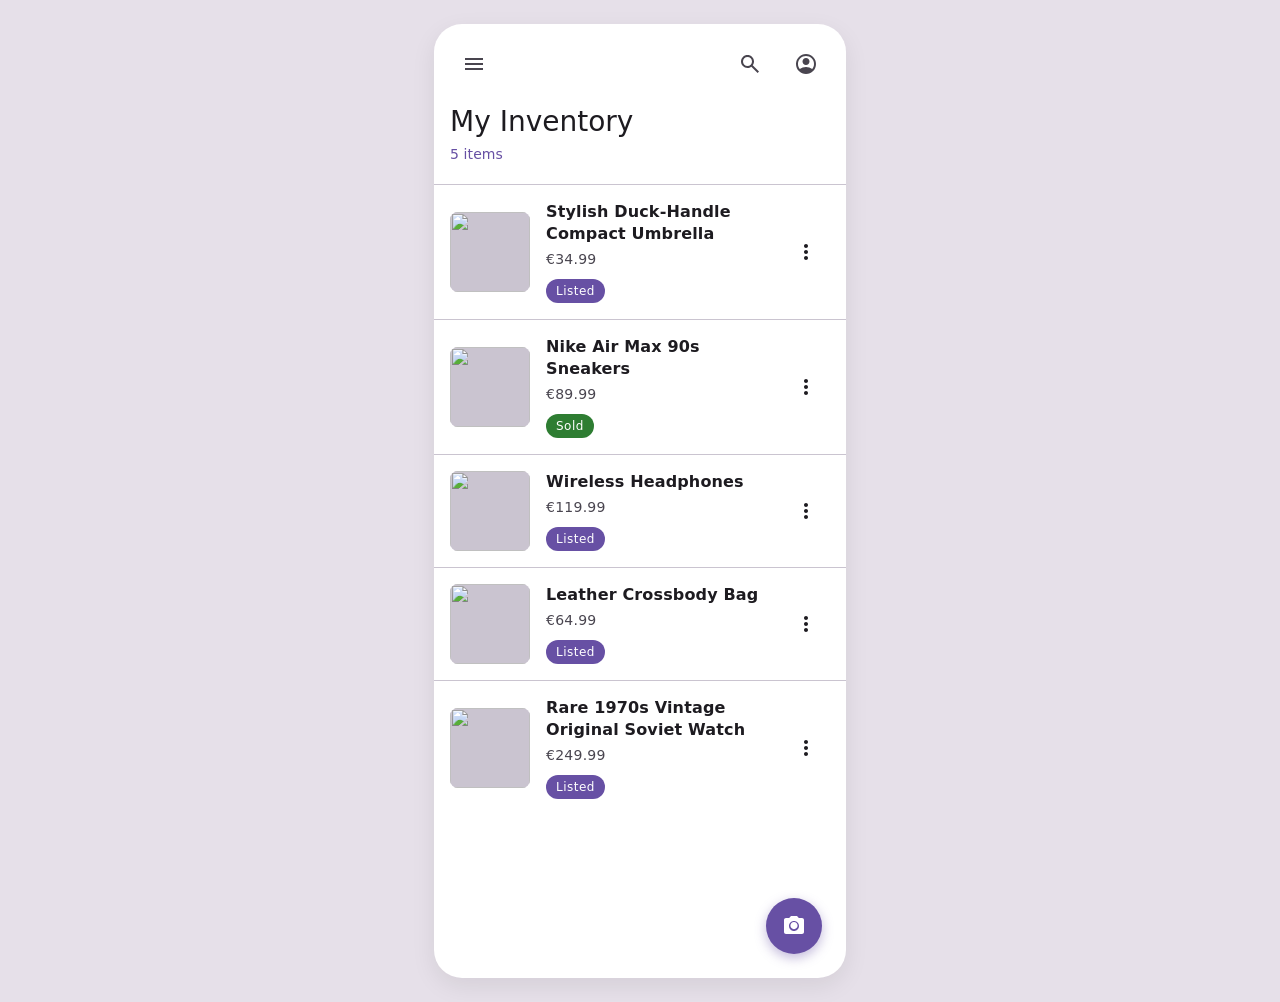
==== dashboard.html @ 26e27ac5 "icons and dashboard" ====
<!DOCTYPE html>
<html lang="en">
  <head>
    <meta charset="UTF-8" />
    <title>SmartList – My Inventory</title>
    <meta name="viewport" content="width=device-width, initial-scale=1" />
    <link rel="stylesheet" href="./styles.css" />
  </head>
  <body>
    <main class="dashboard-shell">
      <div class="dashboard-card">
        <header class="dashboard-header">
          <div class="dashboard-header-row">
            <button type="button" class="icon-btn" aria-label="Menu">
              <svg width="24" height="24" viewBox="0 0 24 24" fill="none" xmlns="http://www.w3.org/2000/svg" aria-hidden="true">
                <path d="M3 18h18v-2H3v2zm0-5h18v-2H3v2zm0-7v2h18V6H3z" fill="currentColor"/>
              </svg>
            </button>
            <div class="dashboard-header-actions">
              <button type="button" class="icon-btn" aria-label="Search">
                <img src="./24x24_search.svg" alt="" width="24" height="24" />
              </button>
              <button type="button" class="icon-btn icon-btn-profile" aria-label="Profile">
                <img src="./24x24_profile.svg" alt="" width="24" height="24" />
              </button>
            </div>
          </div>
          <div class="dashboard-header-titles">
            <h1 class="dashboard-title">My Inventory</h1>
            <p class="dashboard-subtitle">5 items</p>
          </div>
        </header>

        <div class="inventory-list">
          <article class="inventory-item">
            <img src="https://picsum.photos/80/80?random=1" alt="" class="inventory-item-img" />
            <div class="inventory-item-body">
              <h2 class="inventory-item-title">Stylish Duck-Handle Compact Umbrella</h2>
              <p class="inventory-item-price">€34.99</p>
              <span class="inventory-tag inventory-tag--listed">Listed</span>
            </div>
            <button type="button" class="icon-btn" aria-label="More options">
              <svg width="24" height="24" viewBox="0 0 24 24" fill="none" xmlns="http://www.w3.org/2000/svg" aria-hidden="true">
                <path d="M12 8c1.1 0 2-.9 2-2s-.9-2-2-2-2 .9-2 2 .9 2 2 2zm0 2c-1.1 0-2 .9-2 2s.9 2 2 2 2-.9 2-2-.9-2-2-2zm0 6c-1.1 0-2 .9-2 2s.9 2 2 2 2-.9 2-2-.9-2-2-2z" fill="currentColor"/>
              </svg>
            </button>
          </article>

          <article class="inventory-item">
            <img src="https://picsum.photos/80/80?random=2" alt="" class="inventory-item-img" />
            <div class="inventory-item-body">
              <h2 class="inventory-item-title">Nike Air Max 90s Sneakers</h2>
              <p class="inventory-item-price">€89.99</p>
              <span class="inventory-tag inventory-tag--sold">Sold</span>
            </div>
            <button type="button" class="icon-btn" aria-label="More options">
              <svg width="24" height="24" viewBox="0 0 24 24" fill="none" xmlns="http://www.w3.org/2000/svg" aria-hidden="true">
                <path d="M12 8c1.1 0 2-.9 2-2s-.9-2-2-2-2 .9-2 2 .9 2 2 2zm0 2c-1.1 0-2 .9-2 2s.9 2 2 2 2-.9 2-2-.9-2-2-2zm0 6c-1.1 0-2 .9-2 2s.9 2 2 2 2-.9 2-2-.9-2-2-2z" fill="currentColor"/>
              </svg>
            </button>
          </article>

          <article class="inventory-item">
            <img src="https://picsum.photos/80/80?random=3" alt="" class="inventory-item-img" />
            <div class="inventory-item-body">
              <h2 class="inventory-item-title">Wireless Headphones</h2>
              <p class="inventory-item-price">€119.99</p>
              <span class="inventory-tag inventory-tag--listed">Listed</span>
            </div>
            <button type="button" class="icon-btn" aria-label="More options">
              <svg width="24" height="24" viewBox="0 0 24 24" fill="none" xmlns="http://www.w3.org/2000/svg" aria-hidden="true">
                <path d="M12 8c1.1 0 2-.9 2-2s-.9-2-2-2-2 .9-2 2 .9 2 2 2zm0 2c-1.1 0-2 .9-2 2s.9 2 2 2 2-.9 2-2-.9-2-2-2zm0 6c-1.1 0-2 .9-2 2s.9 2 2 2 2-.9 2-2-.9-2-2-2z" fill="currentColor"/>
              </svg>
            </button>
          </article>

          <article class="inventory-item">
            <img src="https://picsum.photos/80/80?random=4" alt="" class="inventory-item-img" />
            <div class="inventory-item-body">
              <h2 class="inventory-item-title">Leather Crossbody Bag</h2>
              <p class="inventory-item-price">€64.99</p>
              <span class="inventory-tag inventory-tag--listed">Listed</span>
            </div>
            <button type="button" class="icon-btn" aria-label="More options">
              <svg width="24" height="24" viewBox="0 0 24 24" fill="none" xmlns="http://www.w3.org/2000/svg" aria-hidden="true">
                <path d="M12 8c1.1 0 2-.9 2-2s-.9-2-2-2-2 .9-2 2 .9 2 2 2zm0 2c-1.1 0-2 .9-2 2s.9 2 2 2 2-.9 2-2-.9-2-2-2zm0 6c-1.1 0-2 .9-2 2s.9 2 2 2 2-.9 2-2-.9-2-2-2z" fill="currentColor"/>
              </svg>
            </button>
          </article>

          <article class="inventory-item">
            <img src="https://picsum.photos/80/80?random=5" alt="" class="inventory-item-img" />
            <div class="inventory-item-body">
              <h2 class="inventory-item-title">Rare 1970s Vintage Original Soviet Watch</h2>
              <p class="inventory-item-price">€249.99</p>
              <span class="inventory-tag inventory-tag--listed">Listed</span>
            </div>
            <button type="button" class="icon-btn" aria-label="More options">
              <svg width="24" height="24" viewBox="0 0 24 24" fill="none" xmlns="http://www.w3.org/2000/svg" aria-hidden="true">
                <path d="M12 8c1.1 0 2-.9 2-2s-.9-2-2-2-2 .9-2 2 .9 2 2 2zm0 2c-1.1 0-2 .9-2 2s.9 2 2 2 2-.9 2-2-.9-2-2-2zm0 6c-1.1 0-2 .9-2 2s.9 2 2 2 2-.9 2-2-.9-2-2-2z" fill="currentColor"/>
              </svg>
            </button>
          </article>
        </div>

        <a href="#" class="fab fab-camera" aria-label="Take photo">
          <svg width="24" height="24" viewBox="0 0 24 24" fill="none" xmlns="http://www.w3.org/2000/svg" aria-hidden="true">
            <path d="M12 15.2c1.99 0 3.6-1.61 3.6-3.6s-1.61-3.6-3.6-3.6-3.6 1.61-3.6 3.6 1.61 3.6 3.6 3.6z" fill="currentColor"/>
            <path d="M9 2L7.17 4H4c-1.1 0-2 .9-2 2v12c0 1.1.9 2 2 2h16c1.1 0 2-.9 2-2V6c0-1.1-.9-2-2-2h-3.17L15 2H9zm3 15c-2.76 0-5-2.24-5-5s2.24-5 5-5 5 2.24 5 5-2.24 5-5 5z" fill="currentColor"/>
          </svg>
        </a>
      </div>
    </main>
  </body>
</html>
---- styles.css ----
:root {
  --color-on-surface: #1d1b20;
  --color-outline: #79747e;
  --color-outline-variant: #cac4d0;
  --color-on-surface-variant: #49454f;
  --color-on-primary: #ffffff;
  --color-primary: #6750a4;
  --color-surface-tint: #6750a4;

  --font-display-small: system-ui, -apple-system, BlinkMacSystemFont, "Roboto", sans-serif;
  --font-title-medium: system-ui, -apple-system, BlinkMacSystemFont, "Roboto", sans-serif;
  --font-body-large: system-ui, -apple-system, BlinkMacSystemFont, "Roboto", sans-serif;
}

*,
*::before,
*::after {
  box-sizing: border-box;
}

body {
  margin: 0;
  min-height: 100vh;
  font-family: var(--font-body-large);
  background-color: #f5f0ff;
  color: var(--color-on-surface);
}

.app-shell {
  min-height: 100vh;
  display: flex;
  align-items: center;
  justify-content: center;
  padding: 24px 16px;
}

.card {
  width: 100%;
  max-width: 412px;
  height: 954px;
  border-radius: 28px;
  background-color: #ffffff;
  padding: 75px 16px 32px;
  box-shadow: 0 8px 24px rgba(0, 0, 0, 0.08);
  display: flex;
  flex-direction: column;
  gap: 32px;
}

.card-header {
  display: flex;
  flex-direction: column;
  align-items: center;
  gap: 16px;
}

.logo-circle {
  width: 80px;
  height: 80px;
  border-radius: 24px;
  background-color: var(--color-surface-tint);
  display: flex;
  align-items: center;
  justify-content: center;
}

.logo-icon {
  width: 40px;
  height: 40px;
}

.card-heading {
  text-align: center;
  display: flex;
  flex-direction: column;
  gap: 8px;
}

.headline {
  margin: 0;
  font-family: var(--font-display-small);
  font-size: 36px;
  line-height: 44px;
  font-weight: 500;
  letter-spacing: 0;
  color: var(--color-on-surface);
}

.subhead {
  margin: 0;
  font-family: var(--font-title-medium);
  font-size: 16px;
  line-height: 24px;
  font-weight: 500;
  letter-spacing: 0.15px;
  color: var(--color-outline);
}

.provider-buttons {
  display: flex;
  flex-direction: column;
  gap: 16px;
}

.btn {
  border-radius: 100px;
  padding: 16px 24px;
  border: none;
  display: inline-flex;
  align-items: center;
  justify-content: center;
  gap: 8px;
  font-family: var(--font-title-medium);
  font-size: 16px;
  line-height: 24px;
  font-weight: 500;
  letter-spacing: 0.15px;
  cursor: pointer;
  background: transparent;
}

.btn-outline {
  border: 1px solid var(--color-outline-variant);
  color: var(--color-on-surface-variant);
  background-color: transparent;
}

.btn-outline:hover {
  background-color: rgba(103, 80, 164, 0.04);
}

.btn-filled {
  width: 100%;
  background-color: var(--color-primary);
  color: var(--color-on-primary);
}

.btn-filled:hover {
  background-color: #5c46a1;
}

a.btn {
  text-decoration: none;
}

.btn-icon img {
  display: block;
  width: 18px;
  height: 18px;
}

.btn-apple .btn-icon img,
.btn-google .btn-icon img {
  width: 24px;
  height: 24px;
}

.btn-apple,
.btn-google {
  color: var(--color-on-surface);
}

.btn-label {
  white-space: nowrap;
}

.divider-text {
  margin: 0;
  text-align: center;
  font-family: var(--font-title-medium);
  font-size: 16px;
  line-height: 24px;
  font-weight: 500;
  letter-spacing: 0.15px;
  color: var(--color-outline);
}

.auth-form {
  display: flex;
  flex-direction: column;
  gap: 16px;
}

.field {
  width: 100%;
}

.field-input {
  width: 100%;
  height: 48px;
  padding: 4px 16px;
  border-radius: 4px;
  border: 1px solid var(--color-outline);
  font-family: var(--font-body-large);
  font-size: 16px;
  line-height: 24px;
  font-weight: 400;
  letter-spacing: 0.5px;
  color: var(--color-on-surface);
}

.field-input:focus {
  outline: 2px solid var(--color-primary);
  outline-offset: 0;
  border-color: var(--color-primary);
}

.field-input::placeholder {
  color: var(--color-outline);
}

.footer-text {
  margin: 0;
  text-align: center;
  font-family: var(--font-title-medium);
  font-size: 16px;
  line-height: 24px;
  font-weight: 500;
  letter-spacing: 0.15px;
  color: var(--color-outline);
}

.footer-link {
  color: var(--color-primary);
  text-decoration: none;
}

.footer-link:hover {
  text-decoration: underline;
}

@media (min-height: 720px) {
  .card {
    margin-block: 40px;
  }
}

/* ========== Dashboard ========== */
.dashboard-shell {
  min-height: 100vh;
  display: flex;
  align-items: center;
  justify-content: center;
  padding: 24px 16px;
  background-color: #e6e0e9;
}

.dashboard-card {
  width: 100%;
  max-width: 412px;
  min-height: 954px;
  border-radius: 28px;
  background-color: #ffffff;
  box-shadow: 0 8px 24px rgba(0, 0, 0, 0.08);
  display: flex;
  flex-direction: column;
  position: relative;
  overflow: hidden;
}

.dashboard-header {
  flex-shrink: 0;
  border-bottom: 1px solid var(--color-outline-variant);
  padding: 16px 16px 20px;
}

.dashboard-header-row {
  display: flex;
  align-items: center;
  justify-content: space-between;
  margin-bottom: 16px;
}

.dashboard-header .icon-btn {
  color: #49454f;
}

.dashboard-header .icon-btn img {
  display: block;
  width: 24px;
  height: 24px;
}

.icon-btn {
  width: 48px;
  height: 48px;
  padding: 0;
  border: none;
  border-radius: 50%;
  background: transparent;
  color: var(--color-on-surface);
  cursor: pointer;
  display: flex;
  align-items: center;
  justify-content: center;
  flex-shrink: 0;
  transition: background-color 0.2s;
}

.icon-btn:hover {
  background-color: rgba(0, 0, 0, 0.04);
}

.icon-btn svg {
  display: block;
}

.icon-btn-profile {
  color: #49454f;
}

.dashboard-header-titles {
  padding: 0;
}

.dashboard-title {
  margin: 0;
  font-family: 'Roboto', var(--font-display-small);
  font-size: 28px;
  line-height: 36px;
  font-weight: 500;
  letter-spacing: 0;
  color: var(--color-on-surface);
  text-align: left;
}

.dashboard-subtitle {
  margin: 4px 0 0;
  font-family: 'Roboto', var(--font-title-medium);
  font-size: 14px;
  line-height: 20px;
  font-weight: 500;
  letter-spacing: 0.1px;
  color: var(--color-primary);
  text-align: left;
}

.dashboard-header-actions {
  display: flex;
  align-items: center;
  gap: 8px;
}

.inventory-list {
  flex: 1;
  overflow: auto;
  padding-bottom: 88px;
}

.inventory-item {
  display: flex;
  align-items: center;
  gap: 16px;
  padding: 16px;
  border-bottom: 1px solid var(--color-outline-variant);
  min-height: 96px;
}

.inventory-item:last-child {
  border-bottom: none;
}

.inventory-item-img {
  width: 80px;
  height: 80px;
  border-radius: 8px;
  object-fit: cover;
  flex-shrink: 0;
  background-color: var(--color-outline-variant);
}

.inventory-item-body {
  flex: 1;
  min-width: 0;
  display: flex;
  flex-direction: column;
  gap: 4px;
}

.inventory-item-title {
  margin: 0;
  font-family: var(--font-title-medium);
  font-size: 16px;
  line-height: 22px;
  font-weight: 600;
  letter-spacing: 0.15px;
  color: var(--color-on-surface);
  display: -webkit-box;
  -webkit-line-clamp: 2;
  -webkit-box-orient: vertical;
  overflow: hidden;
}

.inventory-item-price {
  margin: 0;
  font-family: var(--font-body-large);
  font-size: 14px;
  line-height: 20px;
  font-weight: 400;
  letter-spacing: 0.25px;
  color: var(--color-on-surface-variant);
}

.inventory-tag {
  display: inline-block;
  margin-top: 6px;
  padding: 2px 10px;
  border-radius: 100px;
  font-family: var(--font-title-medium);
  font-size: 12px;
  line-height: 20px;
  font-weight: 500;
  letter-spacing: 0.5px;
  color: #fff;
  width: fit-content;
}

.inventory-tag--listed {
  background-color: var(--color-primary);
}

.inventory-tag--sold {
  background-color: #2e7d32;
}

.fab {
  position: absolute;
  bottom: 24px;
  right: 24px;
  width: 56px;
  height: 56px;
  border-radius: 50%;
  background-color: var(--color-primary);
  color: var(--color-on-primary);
  display: flex;
  align-items: center;
  justify-content: center;
  box-shadow: 0 4px 12px rgba(103, 80, 164, 0.4);
  text-decoration: none;
  z-index: 10;
  transition: background-color 0.2s, box-shadow 0.2s;
}

.fab:hover {
  background-color: #5c46a1;
  box-shadow: 0 6px 16px rgba(103, 80, 164, 0.45);
}

.fab:focus {
  outline: 2px solid var(--color-primary);
  outline-offset: 2px;
}

.fab svg {
  display: block;
}
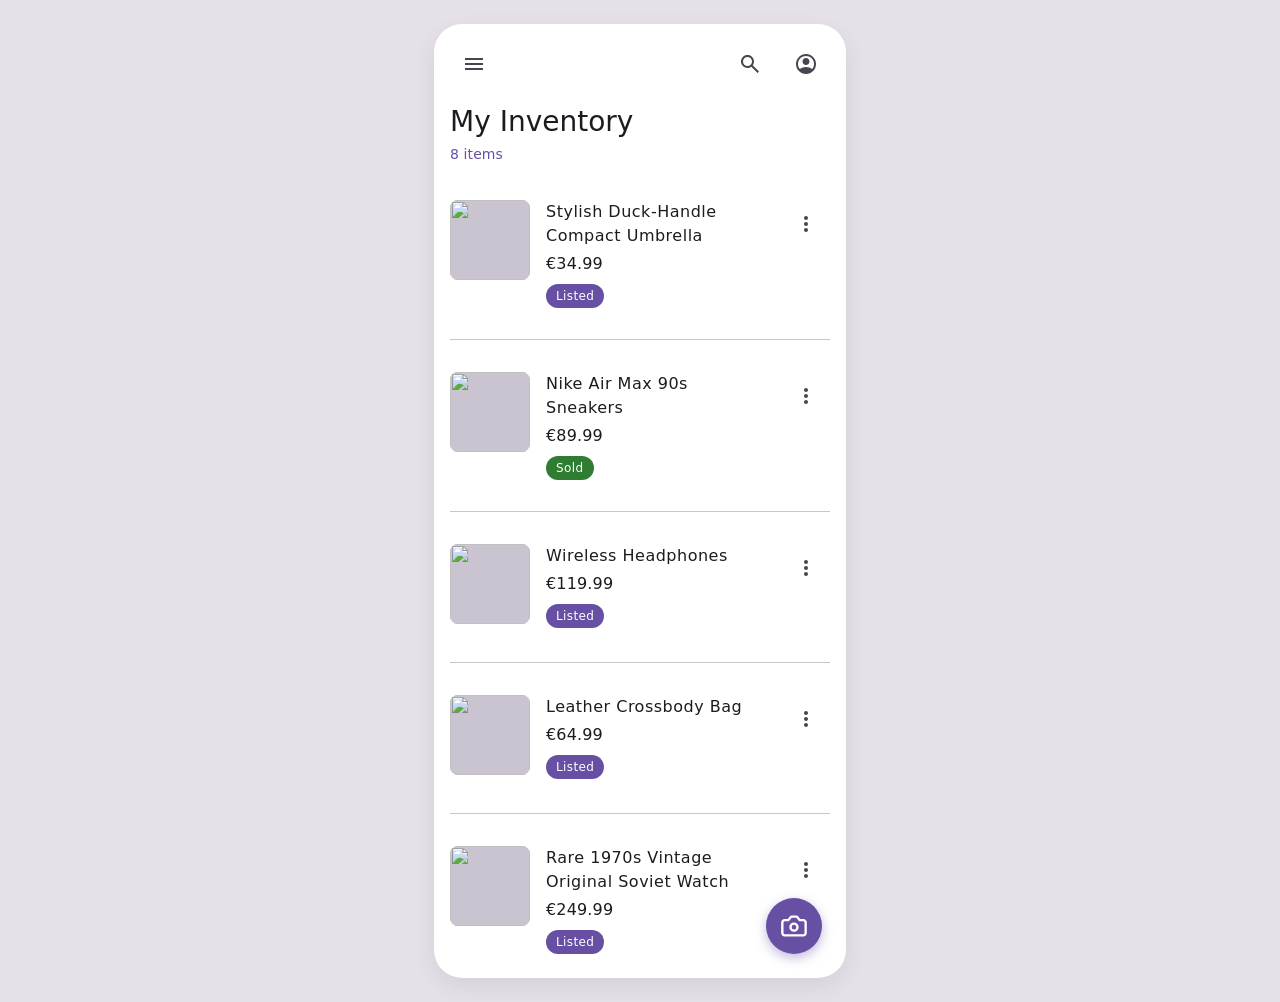
==== commit 9e4bb63b: "more icons" ====
--- a/dashboard.html
+++ b/dashboard.html
@@ -27,7 +27,7 @@
           </div>
           <div class="dashboard-header-titles">
             <h1 class="dashboard-title">My Inventory</h1>
-            <p class="dashboard-subtitle">5 items</p>
+            <p class="dashboard-subtitle">8 items</p>
           </div>
         </header>
 
@@ -101,13 +101,52 @@
               </svg>
             </button>
           </article>
+
+          <article class="inventory-item">
+            <img src="https://picsum.photos/80/80?random=6" alt="" class="inventory-item-img" />
+            <div class="inventory-item-body">
+              <h2 class="inventory-item-title">Vintage Leather Messenger Bag</h2>
+              <p class="inventory-item-price">€79.99</p>
+              <span class="inventory-tag inventory-tag--listed">Listed</span>
+            </div>
+            <button type="button" class="icon-btn" aria-label="More options">
+              <svg width="24" height="24" viewBox="0 0 24 24" fill="none" xmlns="http://www.w3.org/2000/svg" aria-hidden="true">
+                <path d="M12 8c1.1 0 2-.9 2-2s-.9-2-2-2-2 .9-2 2 .9 2 2 2zm0 2c-1.1 0-2 .9-2 2s.9 2 2 2 2-.9 2-2-.9-2-2-2zm0 6c-1.1 0-2 .9-2 2s.9 2 2 2 2-.9 2-2-.9-2-2-2z" fill="currentColor"/>
+              </svg>
+            </button>
+          </article>
+
+          <article class="inventory-item">
+            <img src="https://picsum.photos/80/80?random=7" alt="" class="inventory-item-img" />
+            <div class="inventory-item-body">
+              <h2 class="inventory-item-title">Ceramic Table Lamp</h2>
+              <p class="inventory-item-price">€45.00</p>
+              <span class="inventory-tag inventory-tag--sold">Sold</span>
+            </div>
+            <button type="button" class="icon-btn" aria-label="More options">
+              <svg width="24" height="24" viewBox="0 0 24 24" fill="none" xmlns="http://www.w3.org/2000/svg" aria-hidden="true">
+                <path d="M12 8c1.1 0 2-.9 2-2s-.9-2-2-2-2 .9-2 2 .9 2 2 2zm0 2c-1.1 0-2 .9-2 2s.9 2 2 2 2-.9 2-2-.9-2-2-2zm0 6c-1.1 0-2 .9-2 2s.9 2 2 2 2-.9 2-2-.9-2-2-2z" fill="currentColor"/>
+              </svg>
+            </button>
+          </article>
+
+          <article class="inventory-item">
+            <img src="https://picsum.photos/80/80?random=8" alt="" class="inventory-item-img" />
+            <div class="inventory-item-body">
+              <h2 class="inventory-item-title">Minimalist Wooden Desk Organizer</h2>
+              <p class="inventory-item-price">€29.99</p>
+              <span class="inventory-tag inventory-tag--listed">Listed</span>
+            </div>
+            <button type="button" class="icon-btn" aria-label="More options">
+              <svg width="24" height="24" viewBox="0 0 24 24" fill="none" xmlns="http://www.w3.org/2000/svg" aria-hidden="true">
+                <path d="M12 8c1.1 0 2-.9 2-2s-.9-2-2-2-2 .9-2 2 .9 2 2 2zm0 2c-1.1 0-2 .9-2 2s.9 2 2 2 2-.9 2-2-.9-2-2-2zm0 6c-1.1 0-2 .9-2 2s.9 2 2 2 2-.9 2-2-.9-2-2-2z" fill="currentColor"/>
+              </svg>
+            </button>
+          </article>
         </div>
 
         <a href="#" class="fab fab-camera" aria-label="Take photo">
-          <svg width="24" height="24" viewBox="0 0 24 24" fill="none" xmlns="http://www.w3.org/2000/svg" aria-hidden="true">
-            <path d="M12 15.2c1.99 0 3.6-1.61 3.6-3.6s-1.61-3.6-3.6-3.6-3.6 1.61-3.6 3.6 1.61 3.6 3.6 3.6z" fill="currentColor"/>
-            <path d="M9 2L7.17 4H4c-1.1 0-2 .9-2 2v12c0 1.1.9 2 2 2h16c1.1 0 2-.9 2-2V6c0-1.1-.9-2-2-2h-3.17L15 2H9zm3 15c-2.76 0-5-2.24-5-5s2.24-5 5-5 5 2.24 5 5-2.24 5-5 5z" fill="currentColor"/>
-          </svg>
+          <img src="./28x28_photo.svg" alt="" width="28" height="28" />
         </a>
       </div>
     </main>
--- a/styles.css
+++ b/styles.css
@@ -248,7 +248,7 @@
 .dashboard-card {
   width: 100%;
   max-width: 412px;
-  min-height: 954px;
+  height: 954px;
   border-radius: 28px;
   background-color: #ffffff;
   box-shadow: 0 8px 24px rgba(0, 0, 0, 0.08);
@@ -260,7 +260,6 @@
 
 .dashboard-header {
   flex-shrink: 0;
-  border-bottom: 1px solid var(--color-outline-variant);
   padding: 16px 16px 20px;
 }
 
@@ -345,19 +344,40 @@
   flex: 1;
   overflow: auto;
   padding-bottom: 88px;
+  scrollbar-width: none;
+  -ms-overflow-style: none;
+}
+
+.inventory-list::-webkit-scrollbar {
+  display: none;
 }
 
 .inventory-item {
-  display: flex;
-  align-items: center;
+  position: relative;
+  display: flex;
+  align-items: flex-start;
   gap: 16px;
-  padding: 16px;
-  border-bottom: 1px solid var(--color-outline-variant);
-  min-height: 96px;
+  padding: 16px 16px 32px;
+  margin-bottom: 16px;
+  min-height: 135px;
+}
+
+.inventory-item::after {
+  content: '';
+  position: absolute;
+  left: 16px;
+  right: 16px;
+  bottom: 0;
+  height: 1px;
+  background: #cac4d0;
 }
 
 .inventory-item:last-child {
-  border-bottom: none;
+  margin-bottom: 0;
+}
+
+.inventory-item:last-child::after {
+  display: none;
 }
 
 .inventory-item-img {
@@ -379,11 +399,11 @@
 
 .inventory-item-title {
   margin: 0;
-  font-family: var(--font-title-medium);
-  font-size: 16px;
-  line-height: 22px;
-  font-weight: 600;
-  letter-spacing: 0.15px;
+  font-family: 'Roboto', var(--font-body-large);
+  font-size: 16px;
+  line-height: 24px;
+  font-weight: 400;
+  letter-spacing: 0.5px;
   color: var(--color-on-surface);
   display: -webkit-box;
   -webkit-line-clamp: 2;
@@ -393,24 +413,36 @@
 
 .inventory-item-price {
   margin: 0;
-  font-family: var(--font-body-large);
-  font-size: 14px;
-  line-height: 20px;
-  font-weight: 400;
-  letter-spacing: 0.25px;
-  color: var(--color-on-surface-variant);
+  font-family: 'Roboto', var(--font-title-medium);
+  font-size: 16px;
+  line-height: 24px;
+  font-weight: 500;
+  letter-spacing: 0.15px;
+  color: var(--color-on-surface);
+}
+
+.inventory-item .icon-btn {
+  flex-shrink: 0;
+  align-self: flex-start;
+  color: #49454f;
+}
+
+.inventory-item .icon-btn svg {
+  display: block;
+  width: 24px;
+  height: 24px;
 }
 
 .inventory-tag {
   display: inline-block;
-  margin-top: 6px;
-  padding: 2px 10px;
+  margin-top: 4px;
+  padding: 4px 10px;
   border-radius: 100px;
-  font-family: var(--font-title-medium);
+  font-family: 'Roboto', var(--font-body-large);
   font-size: 12px;
-  line-height: 20px;
-  font-weight: 500;
-  letter-spacing: 0.5px;
+  line-height: 16px;
+  font-weight: 400;
+  letter-spacing: 0.4px;
   color: #fff;
   width: fit-content;
 }
@@ -451,6 +483,9 @@
   outline-offset: 2px;
 }
 
-.fab svg {
+.fab svg,
+.fab img {
   display: block;
-}
+  width: 28px;
+  height: 28px;
+}
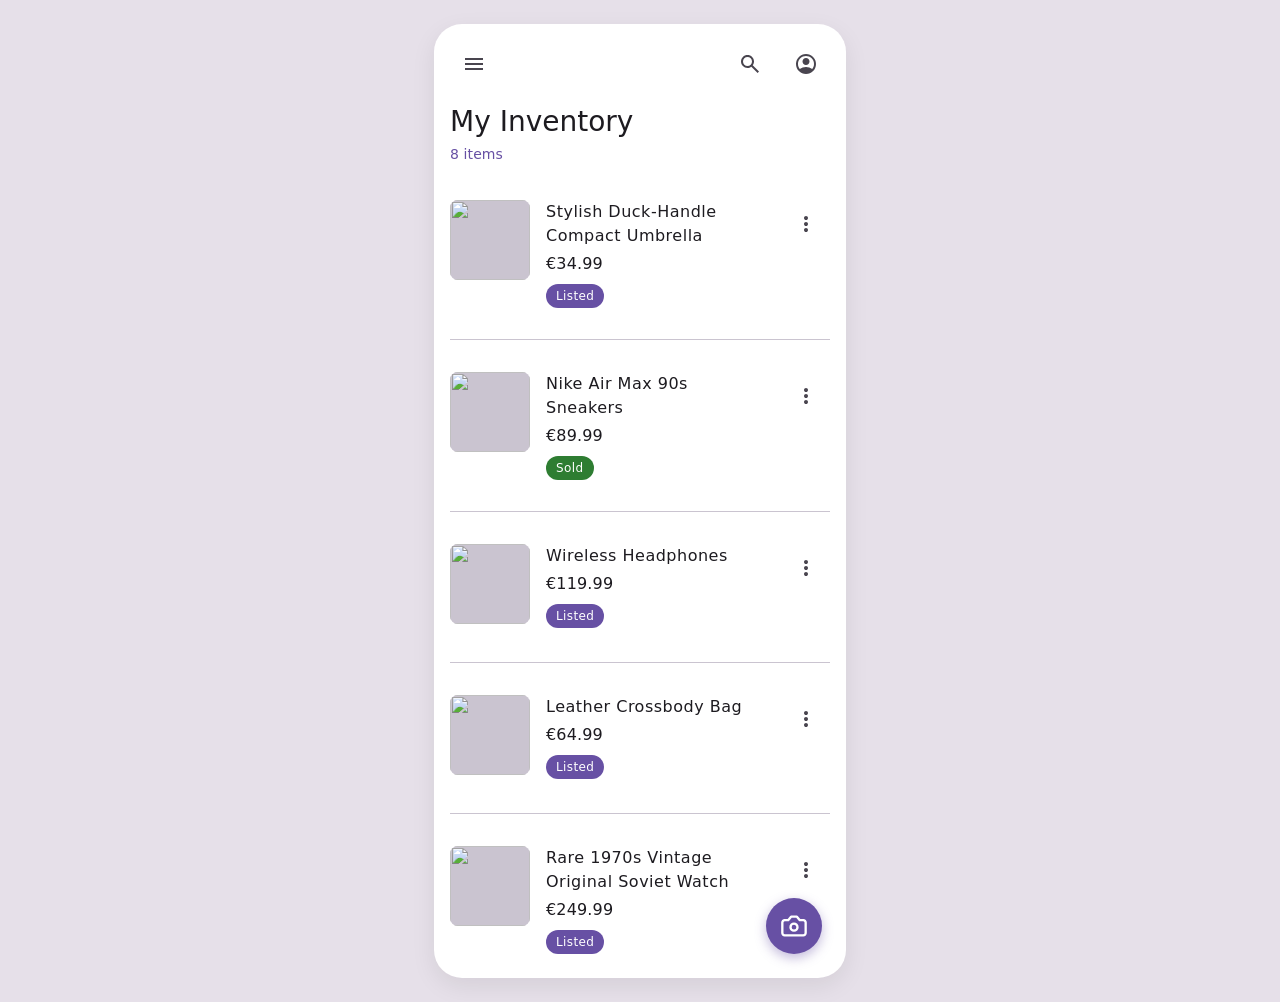
==== commit 2a36f93d: "tooltip" ====
--- a/dashboard.html
+++ b/dashboard.html
@@ -39,11 +39,16 @@
               <p class="inventory-item-price">€34.99</p>
               <span class="inventory-tag inventory-tag--listed">Listed</span>
             </div>
-            <button type="button" class="icon-btn" aria-label="More options">
-              <svg width="24" height="24" viewBox="0 0 24 24" fill="none" xmlns="http://www.w3.org/2000/svg" aria-hidden="true">
-                <path d="M12 8c1.1 0 2-.9 2-2s-.9-2-2-2-2 .9-2 2 .9 2 2 2zm0 2c-1.1 0-2 .9-2 2s.9 2 2 2 2-.9 2-2-.9-2-2-2zm0 6c-1.1 0-2 .9-2 2s.9 2 2 2 2-.9 2-2-.9-2-2-2z" fill="currentColor"/>
-              </svg>
-            </button>
+            <div class="inventory-item-actions">
+              <button type="button" class="icon-btn item-more-btn" aria-label="More options" aria-expanded="false" aria-haspopup="true">
+                <img src="./24x24_more.svg" alt="" width="24" height="24" />
+              </button>
+              <div class="item-toolbar" role="menu" hidden>
+                <button type="button" class="item-toolbar-btn item-toolbar-btn-remove" role="menuitem" aria-label="Remove"><img src="./24x24_remove.svg" alt="" width="24" height="24" /></button>
+                <button type="button" class="item-toolbar-btn" role="menuitem" aria-label="Share"><img src="./24x24_share.svg" alt="" width="24" height="24" /></button>
+                <button type="button" class="item-toolbar-btn" role="menuitem" aria-label="Edit"><img src="./24x24_edit.svg" alt="" width="24" height="24" /></button>
+              </div>
+            </div>
           </article>
 
           <article class="inventory-item">
@@ -53,11 +58,16 @@
               <p class="inventory-item-price">€89.99</p>
               <span class="inventory-tag inventory-tag--sold">Sold</span>
             </div>
-            <button type="button" class="icon-btn" aria-label="More options">
-              <svg width="24" height="24" viewBox="0 0 24 24" fill="none" xmlns="http://www.w3.org/2000/svg" aria-hidden="true">
-                <path d="M12 8c1.1 0 2-.9 2-2s-.9-2-2-2-2 .9-2 2 .9 2 2 2zm0 2c-1.1 0-2 .9-2 2s.9 2 2 2 2-.9 2-2-.9-2-2-2zm0 6c-1.1 0-2 .9-2 2s.9 2 2 2 2-.9 2-2-.9-2-2-2z" fill="currentColor"/>
-              </svg>
-            </button>
+            <div class="inventory-item-actions">
+              <button type="button" class="icon-btn item-more-btn" aria-label="More options" aria-expanded="false" aria-haspopup="true">
+                <img src="./24x24_more.svg" alt="" width="24" height="24" />
+              </button>
+              <div class="item-toolbar" role="menu" hidden>
+                <button type="button" class="item-toolbar-btn item-toolbar-btn-remove" role="menuitem" aria-label="Remove"><img src="./24x24_remove.svg" alt="" width="24" height="24" /></button>
+                <button type="button" class="item-toolbar-btn" role="menuitem" aria-label="Share"><img src="./24x24_share.svg" alt="" width="24" height="24" /></button>
+                <button type="button" class="item-toolbar-btn" role="menuitem" aria-label="Edit"><img src="./24x24_edit.svg" alt="" width="24" height="24" /></button>
+              </div>
+            </div>
           </article>
 
           <article class="inventory-item">
@@ -67,11 +77,16 @@
               <p class="inventory-item-price">€119.99</p>
               <span class="inventory-tag inventory-tag--listed">Listed</span>
             </div>
-            <button type="button" class="icon-btn" aria-label="More options">
-              <svg width="24" height="24" viewBox="0 0 24 24" fill="none" xmlns="http://www.w3.org/2000/svg" aria-hidden="true">
-                <path d="M12 8c1.1 0 2-.9 2-2s-.9-2-2-2-2 .9-2 2 .9 2 2 2zm0 2c-1.1 0-2 .9-2 2s.9 2 2 2 2-.9 2-2-.9-2-2-2zm0 6c-1.1 0-2 .9-2 2s.9 2 2 2 2-.9 2-2-.9-2-2-2z" fill="currentColor"/>
-              </svg>
-            </button>
+            <div class="inventory-item-actions">
+              <button type="button" class="icon-btn item-more-btn" aria-label="More options" aria-expanded="false" aria-haspopup="true">
+                <img src="./24x24_more.svg" alt="" width="24" height="24" />
+              </button>
+              <div class="item-toolbar" role="menu" hidden>
+                <button type="button" class="item-toolbar-btn item-toolbar-btn-remove" role="menuitem" aria-label="Remove"><img src="./24x24_remove.svg" alt="" width="24" height="24" /></button>
+                <button type="button" class="item-toolbar-btn" role="menuitem" aria-label="Share"><img src="./24x24_share.svg" alt="" width="24" height="24" /></button>
+                <button type="button" class="item-toolbar-btn" role="menuitem" aria-label="Edit"><img src="./24x24_edit.svg" alt="" width="24" height="24" /></button>
+              </div>
+            </div>
           </article>
 
           <article class="inventory-item">
@@ -81,11 +96,16 @@
               <p class="inventory-item-price">€64.99</p>
               <span class="inventory-tag inventory-tag--listed">Listed</span>
             </div>
-            <button type="button" class="icon-btn" aria-label="More options">
-              <svg width="24" height="24" viewBox="0 0 24 24" fill="none" xmlns="http://www.w3.org/2000/svg" aria-hidden="true">
-                <path d="M12 8c1.1 0 2-.9 2-2s-.9-2-2-2-2 .9-2 2 .9 2 2 2zm0 2c-1.1 0-2 .9-2 2s.9 2 2 2 2-.9 2-2-.9-2-2-2zm0 6c-1.1 0-2 .9-2 2s.9 2 2 2 2-.9 2-2-.9-2-2-2z" fill="currentColor"/>
-              </svg>
-            </button>
+            <div class="inventory-item-actions">
+              <button type="button" class="icon-btn item-more-btn" aria-label="More options" aria-expanded="false" aria-haspopup="true">
+                <img src="./24x24_more.svg" alt="" width="24" height="24" />
+              </button>
+              <div class="item-toolbar" role="menu" hidden>
+                <button type="button" class="item-toolbar-btn item-toolbar-btn-remove" role="menuitem" aria-label="Remove"><img src="./24x24_remove.svg" alt="" width="24" height="24" /></button>
+                <button type="button" class="item-toolbar-btn" role="menuitem" aria-label="Share"><img src="./24x24_share.svg" alt="" width="24" height="24" /></button>
+                <button type="button" class="item-toolbar-btn" role="menuitem" aria-label="Edit"><img src="./24x24_edit.svg" alt="" width="24" height="24" /></button>
+              </div>
+            </div>
           </article>
 
           <article class="inventory-item">
@@ -95,11 +115,16 @@
               <p class="inventory-item-price">€249.99</p>
               <span class="inventory-tag inventory-tag--listed">Listed</span>
             </div>
-            <button type="button" class="icon-btn" aria-label="More options">
-              <svg width="24" height="24" viewBox="0 0 24 24" fill="none" xmlns="http://www.w3.org/2000/svg" aria-hidden="true">
-                <path d="M12 8c1.1 0 2-.9 2-2s-.9-2-2-2-2 .9-2 2 .9 2 2 2zm0 2c-1.1 0-2 .9-2 2s.9 2 2 2 2-.9 2-2-.9-2-2-2zm0 6c-1.1 0-2 .9-2 2s.9 2 2 2 2-.9 2-2-.9-2-2-2z" fill="currentColor"/>
-              </svg>
-            </button>
+            <div class="inventory-item-actions">
+              <button type="button" class="icon-btn item-more-btn" aria-label="More options" aria-expanded="false" aria-haspopup="true">
+                <img src="./24x24_more.svg" alt="" width="24" height="24" />
+              </button>
+              <div class="item-toolbar" role="menu" hidden>
+                <button type="button" class="item-toolbar-btn item-toolbar-btn-remove" role="menuitem" aria-label="Remove"><img src="./24x24_remove.svg" alt="" width="24" height="24" /></button>
+                <button type="button" class="item-toolbar-btn" role="menuitem" aria-label="Share"><img src="./24x24_share.svg" alt="" width="24" height="24" /></button>
+                <button type="button" class="item-toolbar-btn" role="menuitem" aria-label="Edit"><img src="./24x24_edit.svg" alt="" width="24" height="24" /></button>
+              </div>
+            </div>
           </article>
 
           <article class="inventory-item">
@@ -109,11 +134,16 @@
               <p class="inventory-item-price">€79.99</p>
               <span class="inventory-tag inventory-tag--listed">Listed</span>
             </div>
-            <button type="button" class="icon-btn" aria-label="More options">
-              <svg width="24" height="24" viewBox="0 0 24 24" fill="none" xmlns="http://www.w3.org/2000/svg" aria-hidden="true">
-                <path d="M12 8c1.1 0 2-.9 2-2s-.9-2-2-2-2 .9-2 2 .9 2 2 2zm0 2c-1.1 0-2 .9-2 2s.9 2 2 2 2-.9 2-2-.9-2-2-2zm0 6c-1.1 0-2 .9-2 2s.9 2 2 2 2-.9 2-2-.9-2-2-2z" fill="currentColor"/>
-              </svg>
-            </button>
+            <div class="inventory-item-actions">
+              <button type="button" class="icon-btn item-more-btn" aria-label="More options" aria-expanded="false" aria-haspopup="true">
+                <img src="./24x24_more.svg" alt="" width="24" height="24" />
+              </button>
+              <div class="item-toolbar" role="menu" hidden>
+                <button type="button" class="item-toolbar-btn item-toolbar-btn-remove" role="menuitem" aria-label="Remove"><img src="./24x24_remove.svg" alt="" width="24" height="24" /></button>
+                <button type="button" class="item-toolbar-btn" role="menuitem" aria-label="Share"><img src="./24x24_share.svg" alt="" width="24" height="24" /></button>
+                <button type="button" class="item-toolbar-btn" role="menuitem" aria-label="Edit"><img src="./24x24_edit.svg" alt="" width="24" height="24" /></button>
+              </div>
+            </div>
           </article>
 
           <article class="inventory-item">
@@ -123,11 +153,16 @@
               <p class="inventory-item-price">€45.00</p>
               <span class="inventory-tag inventory-tag--sold">Sold</span>
             </div>
-            <button type="button" class="icon-btn" aria-label="More options">
-              <svg width="24" height="24" viewBox="0 0 24 24" fill="none" xmlns="http://www.w3.org/2000/svg" aria-hidden="true">
-                <path d="M12 8c1.1 0 2-.9 2-2s-.9-2-2-2-2 .9-2 2 .9 2 2 2zm0 2c-1.1 0-2 .9-2 2s.9 2 2 2 2-.9 2-2-.9-2-2-2zm0 6c-1.1 0-2 .9-2 2s.9 2 2 2 2-.9 2-2-.9-2-2-2z" fill="currentColor"/>
-              </svg>
-            </button>
+            <div class="inventory-item-actions">
+              <button type="button" class="icon-btn item-more-btn" aria-label="More options" aria-expanded="false" aria-haspopup="true">
+                <img src="./24x24_more.svg" alt="" width="24" height="24" />
+              </button>
+              <div class="item-toolbar" role="menu" hidden>
+                <button type="button" class="item-toolbar-btn item-toolbar-btn-remove" role="menuitem" aria-label="Remove"><img src="./24x24_remove.svg" alt="" width="24" height="24" /></button>
+                <button type="button" class="item-toolbar-btn" role="menuitem" aria-label="Share"><img src="./24x24_share.svg" alt="" width="24" height="24" /></button>
+                <button type="button" class="item-toolbar-btn" role="menuitem" aria-label="Edit"><img src="./24x24_edit.svg" alt="" width="24" height="24" /></button>
+              </div>
+            </div>
           </article>
 
           <article class="inventory-item">
@@ -137,11 +172,16 @@
               <p class="inventory-item-price">€29.99</p>
               <span class="inventory-tag inventory-tag--listed">Listed</span>
             </div>
-            <button type="button" class="icon-btn" aria-label="More options">
-              <svg width="24" height="24" viewBox="0 0 24 24" fill="none" xmlns="http://www.w3.org/2000/svg" aria-hidden="true">
-                <path d="M12 8c1.1 0 2-.9 2-2s-.9-2-2-2-2 .9-2 2 .9 2 2 2zm0 2c-1.1 0-2 .9-2 2s.9 2 2 2 2-.9 2-2-.9-2-2-2zm0 6c-1.1 0-2 .9-2 2s.9 2 2 2 2-.9 2-2-.9-2-2-2z" fill="currentColor"/>
-              </svg>
-            </button>
+            <div class="inventory-item-actions">
+              <button type="button" class="icon-btn item-more-btn" aria-label="More options" aria-expanded="false" aria-haspopup="true">
+                <img src="./24x24_more.svg" alt="" width="24" height="24" />
+              </button>
+              <div class="item-toolbar" role="menu" hidden>
+                <button type="button" class="item-toolbar-btn item-toolbar-btn-remove" role="menuitem" aria-label="Remove"><img src="./24x24_remove.svg" alt="" width="24" height="24" /></button>
+                <button type="button" class="item-toolbar-btn" role="menuitem" aria-label="Share"><img src="./24x24_share.svg" alt="" width="24" height="24" /></button>
+                <button type="button" class="item-toolbar-btn" role="menuitem" aria-label="Edit"><img src="./24x24_edit.svg" alt="" width="24" height="24" /></button>
+              </div>
+            </div>
           </article>
         </div>
 
@@ -150,5 +190,55 @@
         </a>
       </div>
     </main>
+    <script>
+      (function () {
+        var card = document.querySelector('.dashboard-card');
+        var moreBtns = document.querySelectorAll('.item-more-btn');
+        var toolbars = document.querySelectorAll('.item-toolbar');
+
+        function closeAllToolbars() {
+          toolbars.forEach(function (t) {
+            t.hidden = true;
+          });
+          moreBtns.forEach(function (btn) {
+            btn.setAttribute('aria-expanded', 'false');
+          });
+        }
+
+        moreBtns.forEach(function (btn) {
+          btn.addEventListener('click', function (e) {
+            e.stopPropagation();
+            var toolbar = this.nextElementSibling;
+            var isOpen = !toolbar.hidden;
+            closeAllToolbars();
+            if (!isOpen) {
+              toolbar.hidden = false;
+              btn.setAttribute('aria-expanded', 'true');
+            }
+          });
+        });
+
+        document.querySelectorAll('.item-toolbar-btn-remove').forEach(function (removeBtn) {
+          removeBtn.addEventListener('click', function (e) {
+            e.preventDefault();
+            e.stopPropagation();
+            var item = this.closest('.inventory-item');
+            if (!item) return;
+            item.remove();
+            closeAllToolbars();
+            var subtitle = document.querySelector('.dashboard-subtitle');
+            var count = document.querySelectorAll('.inventory-item').length;
+            if (subtitle) subtitle.textContent = count + (count === 1 ? ' item' : ' items');
+          });
+        });
+
+        card.addEventListener('click', function (e) {
+          if (e.target.closest('.item-toolbar-btn-remove')) return;
+          if (!e.target.closest('.inventory-item-actions')) {
+            closeAllToolbars();
+          }
+        });
+      })();
+    </script>
   </body>
 </html>
--- a/styles.css
+++ b/styles.css
@@ -421,13 +421,69 @@
   color: var(--color-on-surface);
 }
 
+.inventory-item-actions {
+  position: relative;
+  flex-shrink: 0;
+  align-self: flex-start;
+}
+
 .inventory-item .icon-btn {
   flex-shrink: 0;
   align-self: flex-start;
   color: #49454f;
 }
 
+.inventory-item .icon-btn img {
+  display: block;
+  width: 24px;
+  height: 24px;
+}
+
 .inventory-item .icon-btn svg {
+  display: block;
+  width: 24px;
+  height: 24px;
+}
+
+.item-toolbar {
+  position: absolute;
+  right: 0;
+  top: 100%;
+  margin-top: 8px;
+  display: flex;
+  align-items: center;
+  gap: 4px;
+  padding: 6px 8px;
+  background: #fff;
+  border-radius: 28px;
+  box-shadow: 0 4px 12px rgba(0, 0, 0, 0.15);
+  z-index: 20;
+}
+
+.item-toolbar[hidden] {
+  display: none !important;
+}
+
+.item-toolbar-btn {
+  width: 40px;
+  height: 40px;
+  padding: 0;
+  border: none;
+  border-radius: 50%;
+  background: transparent;
+  color: #49454f;
+  cursor: pointer;
+  display: flex;
+  align-items: center;
+  justify-content: center;
+  transition: background-color 0.2s;
+}
+
+.item-toolbar-btn:hover {
+  background-color: rgba(0, 0, 0, 0.06);
+}
+
+.item-toolbar-btn img {
   display: block;
   width: 24px;
   height: 24px;
